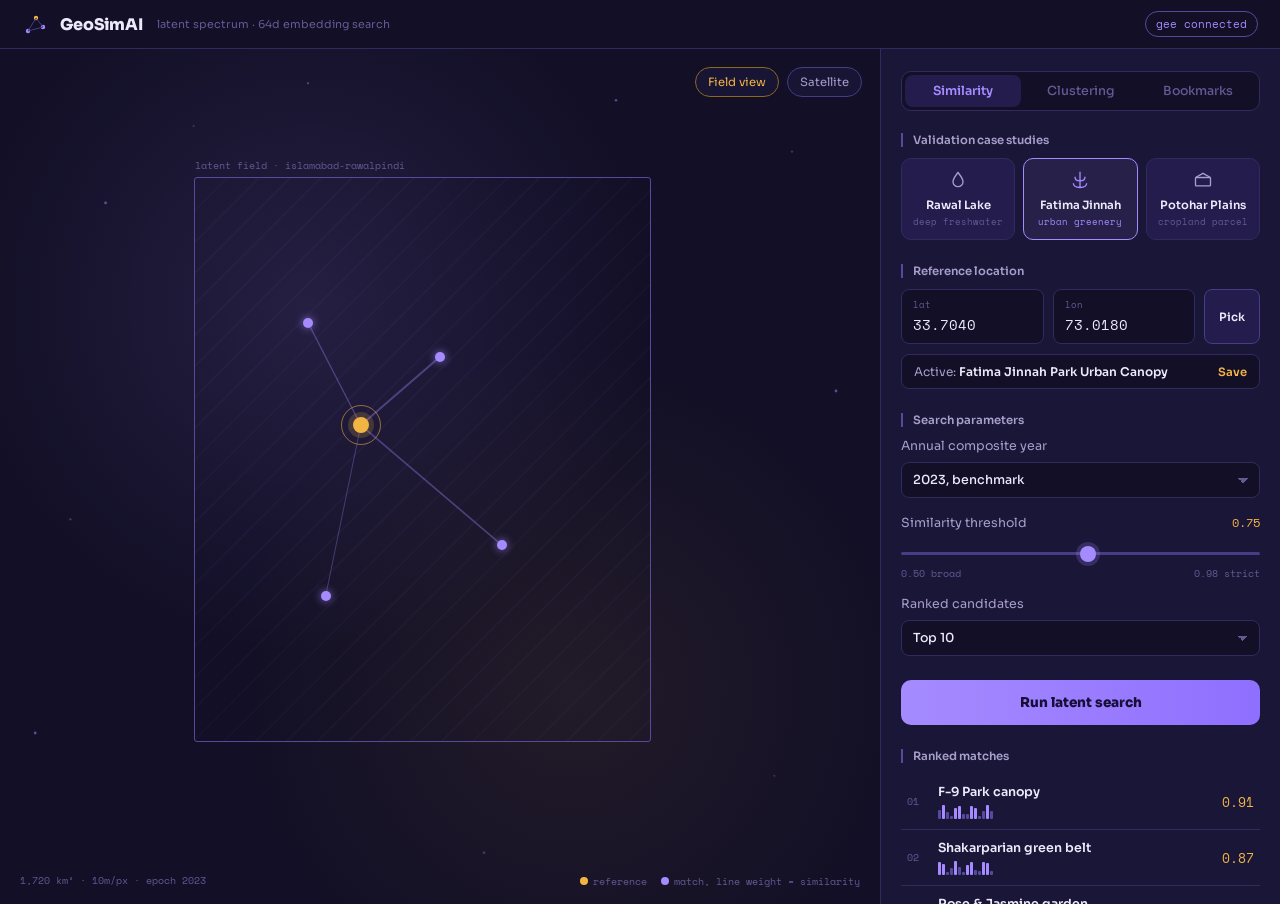
==== design/latent-spectrum-reference.html @ 4170bc51 "feat: enhance UI with interactive latent spectrum visualization and real 64-D embedding extraction" ====
<!DOCTYPE html>
<html lang="en">
<head>
<meta charset="UTF-8">
<meta name="viewport" content="width=device-width, initial-scale=1.0">
<title>GeoSimAI: Latent Spectrum concept</title>
<link rel="preconnect" href="https://fonts.googleapis.com">
<link rel="preconnect" href="https://fonts.gstatic.com" crossorigin>
<link href="https://fonts.googleapis.com/css2?family=Sora:wght@400;600;800&family=Space+Mono:wght@400;700&display=swap" rel="stylesheet">
<style>
  :root{
    --void:#120f26;
    --panel:#1a1638;
    --panel-raised:#231c4c;
    --line:#312a5e;
    --line-bright:#473c86;
    --violet:#a58bff;
    --violet-dim:#564a9c;
    --gold:#f2b544;
    --gold-dim:#8a691f;
    --text-1:#ede9fb;
    --text-2:#a79ecb;
    --text-3:#635a94;
    --font-display:'Sora',sans-serif;
    --font-mono:'Space Mono',monospace;
  }
  *{box-sizing:border-box;margin:0;padding:0;}
  html,body{background:var(--void);color:var(--text-1);font-family:var(--font-display);}
  body{min-width:1040px;overflow-x:auto;}
  .topbar{display:flex;align-items:center;gap:12px;padding:11px 22px;border-bottom:1px solid var(--line);}
  .topbar h1{font-size:16px;font-weight:800;letter-spacing:-0.01em;}
  .topbar p{font-size:11px;color:var(--text-3);margin-left:2px;}
  .topbar .status{margin-left:auto;font-family:var(--font-mono);font-size:10.5px;color:var(--violet);border:1px solid var(--violet-dim);padding:4px 10px;border-radius:20px;}

  .app{display:flex;height:calc(100vh - 45px);min-height:760px;}
  .map-wrap{flex:1;position:relative;overflow:hidden;background:#0c0a1e;}
  .field{
    position:absolute;inset:0;
    background:
      radial-gradient(circle at 35% 30%,rgba(165,139,255,.13),transparent 42%),
      radial-gradient(circle at 65% 75%,rgba(242,181,68,.07),transparent 40%),
      var(--void);
  }
  .dots{position:absolute;inset:0;opacity:.5;}
  .aoi{position:absolute;top:15%;left:22%;width:52%;height:66%;border:1px solid var(--violet-dim);border-radius:3px;background:repeating-linear-gradient(135deg,rgba(165,139,255,.035) 0 2px,transparent 2px 22px);}
  .aoi::before{content:'latent field · islamabad-rawalpindi';position:absolute;top:-20px;left:0;font-family:var(--font-mono);font-size:9.5px;color:var(--text-3);}

  svg.links{position:absolute;inset:0;width:100%;height:100%;pointer-events:none;}

  .marker{position:absolute;transform:translate(-50%,-50%);z-index:3;}
  .marker.ref{z-index:4;}
  .marker.ref .pin{width:16px;height:16px;border-radius:50%;background:var(--gold);box-shadow:0 0 0 5px rgba(242,181,68,.18);}
  .marker.ref .ring{position:absolute;inset:-12px;border:1px solid var(--gold);border-radius:50%;opacity:.55;animation:ripple 2.4s ease-out infinite;}
  @keyframes ripple{0%{transform:scale(.4);opacity:.6;}100%{transform:scale(2);opacity:0;}}
  .marker.hit .pin{width:10px;height:10px;border-radius:50%;background:var(--violet);box-shadow:0 0 9px rgba(165,139,255,.75);}
  .marker .tag{position:absolute;bottom:calc(100% + 6px);left:50%;transform:translateX(-50%);white-space:nowrap;font-family:var(--font-mono);font-size:9.5px;background:var(--panel-raised);border:1px solid var(--line-bright);padding:3px 8px;border-radius:4px;color:var(--text-2);opacity:0;transition:opacity .15s;pointer-events:none;}
  .marker:hover .tag{opacity:1;}

  .map-controls{position:absolute;top:18px;right:18px;display:flex;gap:8px;}
  .mctrl{background:rgba(26,22,56,.85);border:1px solid var(--line-bright);padding:7px 12px;border-radius:20px;font-size:11.5px;color:var(--text-2);cursor:pointer;backdrop-filter:blur(6px);}
  .mctrl.active{color:var(--gold);border-color:var(--gold-dim);}
  .map-status{position:absolute;bottom:16px;left:20px;font-family:var(--font-mono);font-size:10px;color:var(--text-3);}
  .legend{position:absolute;bottom:16px;right:20px;display:flex;gap:14px;font-family:var(--font-mono);font-size:9.5px;color:var(--text-3);}
  .legend span{display:flex;align-items:center;gap:5px;}
  .legend i{width:8px;height:8px;border-radius:50%;display:inline-block;}

  .sidebar{width:400px;flex:none;background:var(--panel);border-left:1px solid var(--line);overflow-y:auto;padding:22px 20px 34px;}
  .section{margin-bottom:24px;}
  .section-label{font-size:11.5px;font-weight:600;color:var(--text-2);margin-bottom:11px;padding-left:10px;border-left:2px solid var(--violet-dim);}

  .case-grid{display:grid;grid-template-columns:repeat(3,1fr);gap:8px;}
  .case-card{background:var(--panel-raised);border:1px solid var(--line);border-radius:10px;padding:11px 8px;text-align:center;cursor:pointer;transition:border-color .15s,transform .15s;}
  .case-card:hover{transform:translateY(-1px);border-color:var(--line-bright);}
  .case-card.active{border-color:var(--violet);background:rgba(165,139,255,.09);}
  .case-card svg{margin:0 auto 8px;display:block;}
  .case-card .name{font-size:11.5px;font-weight:600;}
  .case-card .type{font-family:var(--font-mono);font-size:9px;color:var(--text-3);margin-top:3px;}
  .case-card.active .type{color:var(--violet);}

  .coord-row{display:flex;gap:9px;margin-bottom:10px;}
  .coord-field{flex:1;background:var(--void);border:1px solid var(--line);border-radius:8px;padding:8px 11px;}
  .coord-field label{display:block;font-family:var(--font-mono);font-size:9px;color:var(--text-3);margin-bottom:3px;}
  .coord-field .val{font-family:var(--font-mono);font-size:14px;color:var(--text-1);}
  .map-btn{background:var(--panel-raised);border:1px solid var(--line-bright);color:var(--text-1);font-family:var(--font-display);font-size:11.5px;font-weight:600;padding:0 14px;border-radius:8px;cursor:pointer;white-space:nowrap;}
  .active-row{display:flex;align-items:center;justify-content:space-between;background:var(--void);border:1px solid var(--line);border-radius:8px;padding:9px 12px;}
  .active-row .lbl{font-size:12px;color:var(--text-2);}
  .active-row .lbl b{color:var(--text-1);font-weight:600;}
  .save-btn{background:none;border:none;color:var(--gold);cursor:pointer;font-family:var(--font-display);font-size:11.5px;font-weight:600;}

  .param{margin-bottom:16px;}
  .param-head{display:flex;justify-content:space-between;align-items:baseline;margin-bottom:8px;}
  .param-head .name{font-size:12.5px;color:var(--text-2);}
  .param-head .readout{font-family:var(--font-mono);font-size:11.5px;color:var(--gold);}
  select{width:100%;background:var(--void);border:1px solid var(--line);color:var(--text-1);font-family:var(--font-display);font-size:12.5px;font-weight:500;padding:9px 11px;border-radius:8px;appearance:none;-webkit-appearance:none;background-image:linear-gradient(45deg,transparent 50%,var(--text-3) 50%),linear-gradient(135deg,var(--text-3) 50%,transparent 50%);background-position:calc(100% - 16px) center,calc(100% - 11px) center;background-size:5px 5px;background-repeat:no-repeat;}
  input[type=range]{width:100%;height:3px;background:var(--line-bright);appearance:none;-webkit-appearance:none;outline:none;border-radius:3px;}
  input[type=range]::-webkit-slider-thumb{appearance:none;-webkit-appearance:none;width:16px;height:16px;border-radius:50%;background:var(--violet);cursor:pointer;box-shadow:0 0 0 4px rgba(165,139,255,.2);}
  .range-scale{display:flex;justify-content:space-between;font-family:var(--font-mono);font-size:9.5px;color:var(--text-3);margin-top:6px;}

  .execute{width:100%;background:linear-gradient(90deg,var(--violet),#8f6fff);color:#160f36;border:none;border-radius:10px;padding:14px;font-family:var(--font-display);font-weight:800;font-size:13.5px;cursor:pointer;display:flex;align-items:center;justify-content:center;gap:9px;margin-bottom:24px;}
  .execute.loading{background:var(--panel-raised);color:var(--text-2);}
  .execute .spin{width:13px;height:13px;border-radius:50%;border:2px solid rgba(255,255,255,.3);border-top-color:currentColor;animation:spin .7s linear infinite;display:none;}
  .execute.loading .spin{display:block;}
  .execute.loading .lbl2{display:none;}

  .match{display:grid;grid-template-columns:20px 1fr auto;align-items:center;gap:11px;padding:10px 6px;border-bottom:1px solid var(--line);cursor:pointer;}
  .match:hover{background:var(--panel-raised);}
  .match:last-child{border-bottom:none;}
  .match .rank{font-family:var(--font-mono);font-size:10px;color:var(--text-3);}
  .match .name{font-size:12.5px;font-weight:600;}
  .match .spectrum{display:flex;gap:1.5px;align-items:flex-end;height:14px;margin-top:5px;}
  .match .spectrum i{width:2.5px;background:var(--violet-dim);border-radius:1px;}
  .match .score{font-family:var(--font-mono);font-size:13px;color:var(--gold);text-align:right;}
</style>
</head>
<body>

<div class="topbar">
  <svg width="26" height="26" viewBox="0 0 26 26" fill="none">
    <circle cx="6" cy="20" r="2.2" fill="#a58bff"/><circle cx="14" cy="7" r="2.2" fill="#f2b544"/><circle cx="21" cy="16" r="2.2" fill="#a58bff"/>
    <path d="M6 20L14 7M14 7L21 16M6 20L21 16" stroke="#473c86" stroke-width="1"/>
  </svg>
  <h1>GeoSimAI</h1>
  <p>latent spectrum · 64d embedding search</p>
  <div class="status">gee connected</div>
</div>

<div class="app">
  <div class="map-wrap">
    <div class="field"></div>
    <svg class="dots" width="100%" height="100%">
      <circle cx="12%" cy="18%" r="1.4" fill="#a58bff"/><circle cx="22%" cy="9%" r="1" fill="#635a94"/>
      <circle cx="8%" cy="55%" r="1.2" fill="#635a94"/><circle cx="4%" cy="80%" r="1.4" fill="#a58bff"/>
      <circle cx="90%" cy="12%" r="1.2" fill="#635a94"/><circle cx="95%" cy="40%" r="1.4" fill="#a58bff"/>
      <circle cx="88%" cy="85%" r="1" fill="#635a94"/><circle cx="70%" cy="6%" r="1.2" fill="#a58bff"/>
      <circle cx="55%" cy="94%" r="1.4" fill="#635a94"/><circle cx="35%" cy="4%" r="1" fill="#a58bff"/>
    </svg>
    <div class="aoi"></div>
    <svg class="links" id="links"></svg>

    <div class="marker ref" style="top:44%;left:41%;"><div class="ring"></div><div class="pin"></div><div class="tag">Fatima Jinnah Park · reference</div></div>
    <div class="marker hit" style="top:36%;left:50%;"><div class="pin"></div><div class="tag">F-9 Park · 0.91</div></div>
    <div class="marker hit" style="top:58%;left:57%;"><div class="pin"></div><div class="tag">Shakarparian · 0.87</div></div>
    <div class="marker hit" style="top:32%;left:35%;"><div class="pin"></div><div class="tag">Rose &amp; Jasmine · 0.83</div></div>
    <div class="marker hit" style="top:64%;left:37%;"><div class="pin"></div><div class="tag">Ayub grove · 0.79</div></div>

    <div class="map-controls">
      <div class="mctrl active">Field view</div>
      <div class="mctrl">Satellite</div>
    </div>
    <div class="map-status">1,720 km² · 10m/px · epoch 2023</div>
    <div class="legend"><span><i style="background:#f2b544;"></i>reference</span><span><i style="background:#a58bff;"></i>match, line weight = similarity</span></div>
  </div>

  <aside class="sidebar">
    <div class="tabs" style="display:flex;gap:2px;background:var(--void);border:1px solid var(--line);border-radius:10px;padding:3px;margin-bottom:22px;">
      <div class="tab active" style="flex:1;text-align:center;padding:8px 4px;font-size:12.5px;font-weight:600;color:var(--violet);background:var(--panel-raised);border-radius:8px;cursor:pointer;">Similarity</div>
      <div class="tab" style="flex:1;text-align:center;padding:8px 4px;font-size:12.5px;font-weight:500;color:var(--text-3);border-radius:8px;cursor:pointer;">Clustering</div>
      <div class="tab" style="flex:1;text-align:center;padding:8px 4px;font-size:12.5px;font-weight:500;color:var(--text-3);border-radius:8px;cursor:pointer;">Bookmarks</div>
    </div>

    <div class="section">
      <div class="section-label">Validation case studies</div>
      <div class="case-grid">
        <div class="case-card">
          <svg width="20" height="20" viewBox="0 0 24 24" fill="none" stroke="#a79ecb" stroke-width="1.6"><path d="M12 3c3 4 6 7.2 6 11a6 6 0 1 1-12 0c0-3.8 3-7 6-11z"/></svg>
          <div class="name">Rawal Lake</div><div class="type">deep freshwater</div>
        </div>
        <div class="case-card active">
          <svg width="20" height="20" viewBox="0 0 24 24" fill="none" stroke="#a58bff" stroke-width="1.6"><path d="M12 2v20M6 8c0 3 2.5 5 6 5s6-2 6-5M4 16c0 3 3 5 8 5s8-2 8-5"/></svg>
          <div class="name">Fatima Jinnah</div><div class="type">urban greenery</div>
        </div>
        <div class="case-card">
          <svg width="20" height="20" viewBox="0 0 24 24" fill="none" stroke="#a79ecb" stroke-width="1.6"><rect x="3" y="9" width="18" height="10" rx="1"/><path d="M3 9l9-5 9 5"/></svg>
          <div class="name">Potohar Plains</div><div class="type">cropland parcel</div>
        </div>
      </div>
    </div>

    <div class="section">
      <div class="section-label">Reference location</div>
      <div class="coord-row">
        <div class="coord-field"><label>lat</label><div class="val">33.7040</div></div>
        <div class="coord-field"><label>lon</label><div class="val">73.0180</div></div>
        <button class="map-btn">Pick</button>
      </div>
      <div class="active-row"><div class="lbl">Active: <b>Fatima Jinnah Park Urban Canopy</b></div><button class="save-btn">Save</button></div>
    </div>

    <div class="section">
      <div class="section-label">Search parameters</div>
      <div class="param">
        <div class="param-head"><span class="name">Annual composite year</span></div>
        <select><option>2023, benchmark</option><option>2022</option><option>2021</option><option>2020</option></select>
      </div>
      <div class="param">
        <div class="param-head"><span class="name">Similarity threshold</span><span class="readout" id="thresh-out">0.75</span></div>
        <input type="range" min="50" max="98" value="75" id="thresh" oninput="document.getElementById('thresh-out').textContent='0.'+this.value">
        <div class="range-scale"><span>0.50 broad</span><span>0.98 strict</span></div>
      </div>
      <div class="param">
        <div class="param-head"><span class="name">Ranked candidates</span></div>
        <select><option>Top 10</option><option>Top 20</option><option>Top 5</option></select>
      </div>
    </div>

    <button class="execute" id="execbtn" onclick="runSearch()">
      <span class="spin"></span>
      <span class="lbl2">Run latent search</span>
    </button>

    <div class="section">
      <div class="section-label">Ranked matches</div>
      <div id="matches"></div>
    </div>
  </aside>
</div>

<script>
const matches=[
  {name:'F-9 Park canopy',score:0.91},
  {name:'Shakarparian green belt',score:0.87},
  {name:'Rose &amp; Jasmine garden',score:0.83},
  {name:'Ayub grove treeline',score:0.79}
];
const box=document.getElementById('matches');
matches.forEach((m,i)=>{
  let bars='';
  for(let b=0;b<14;b++){
    const h=Math.round(3+ (Math.sin(b*1.7+i)*0.5+0.5)*11);
    bars+='<i style="height:'+h+'px;'+(h>9?'background:var(--violet);':'')+'"></i>';
  }
  const row=document.createElement('div');
  row.className='match';
  row.innerHTML='<span class="rank">0'+(i+1)+'</span><div><div class="name">'+m.name+'</div><div class="spectrum">'+bars+'</div></div><span class="score">'+m.score.toFixed(2)+'</span>';
  box.appendChild(row);
});

function drawLinks(){
  const svg=document.getElementById('links');
  const wrap=document.querySelector('.map-wrap').getBoundingClientRect();
  const ref=document.querySelector('.marker.ref').getBoundingClientRect();
  let out='';
  document.querySelectorAll('.marker.hit').forEach(el=>{
    const r=el.getBoundingClientRect();
    const tag=el.querySelector('.tag').textContent;
    const score=parseFloat(tag.split('·')[1]);
    const w=(score-0.7)*10;
    out+='<line x1="'+(ref.left-wrap.left+ref.width/2)+'" y1="'+(ref.top-wrap.top+ref.height/2)+'" x2="'+(r.left-wrap.left+r.width/2)+'" y2="'+(r.top-wrap.top+r.height/2)+'" stroke="#a58bff" stroke-width="'+w+'" opacity="0.35" />';
  });
  svg.innerHTML=out;
}
window.addEventListener('load',drawLinks);
window.addEventListener('resize',drawLinks);

function runSearch(){
  const btn=document.getElementById('execbtn');
  btn.classList.add('loading');
  setTimeout(()=>{btn.classList.remove('loading');drawLinks();},1300);
}
document.querySelectorAll('.tab').forEach(t=>t.addEventListener('click',()=>{
  document.querySelectorAll('.tab').forEach(x=>{x.classList.remove('active');x.style.color='var(--text-3)';x.style.background='none';x.style.fontWeight='500';});
  t.classList.add('active');t.style.color='var(--violet)';t.style.background='var(--panel-raised)';t.style.fontWeight='600';
}));
document.querySelectorAll('.case-card').forEach(c=>c.addEventListener('click',()=>{
  document.querySelectorAll('.case-card').forEach(x=>x.classList.remove('active'));
  c.classList.add('active');
}));
</script>
</body>
</html>
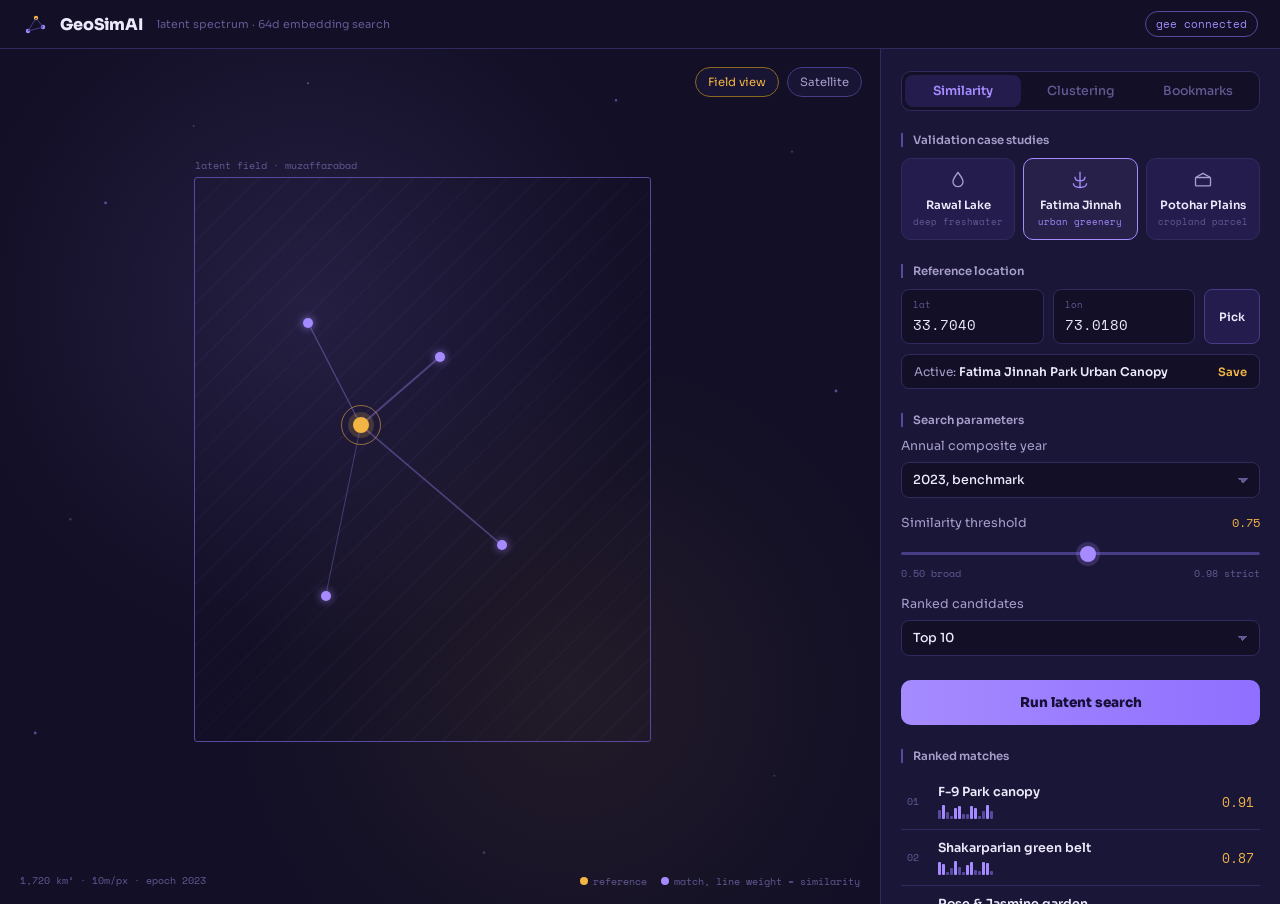
==== commit 3d804b46: "feat: Muzaffarabad AOI migration, Sentinel-2 optical crops & descriptions, automated biome labeling," ====
--- a/design/latent-spectrum-reference.html
+++ b/design/latent-spectrum-reference.html
@@ -43,7 +43,7 @@
   }
   .dots{position:absolute;inset:0;opacity:.5;}
   .aoi{position:absolute;top:15%;left:22%;width:52%;height:66%;border:1px solid var(--violet-dim);border-radius:3px;background:repeating-linear-gradient(135deg,rgba(165,139,255,.035) 0 2px,transparent 2px 22px);}
-  .aoi::before{content:'latent field · islamabad-rawalpindi';position:absolute;top:-20px;left:0;font-family:var(--font-mono);font-size:9.5px;color:var(--text-3);}
+  .aoi::before{content:'latent field · muzaffarabad';position:absolute;top:-20px;left:0;font-family:var(--font-mono);font-size:9.5px;color:var(--text-3);}
 
   svg.links{position:absolute;inset:0;width:100%;height:100%;pointer-events:none;}
 
